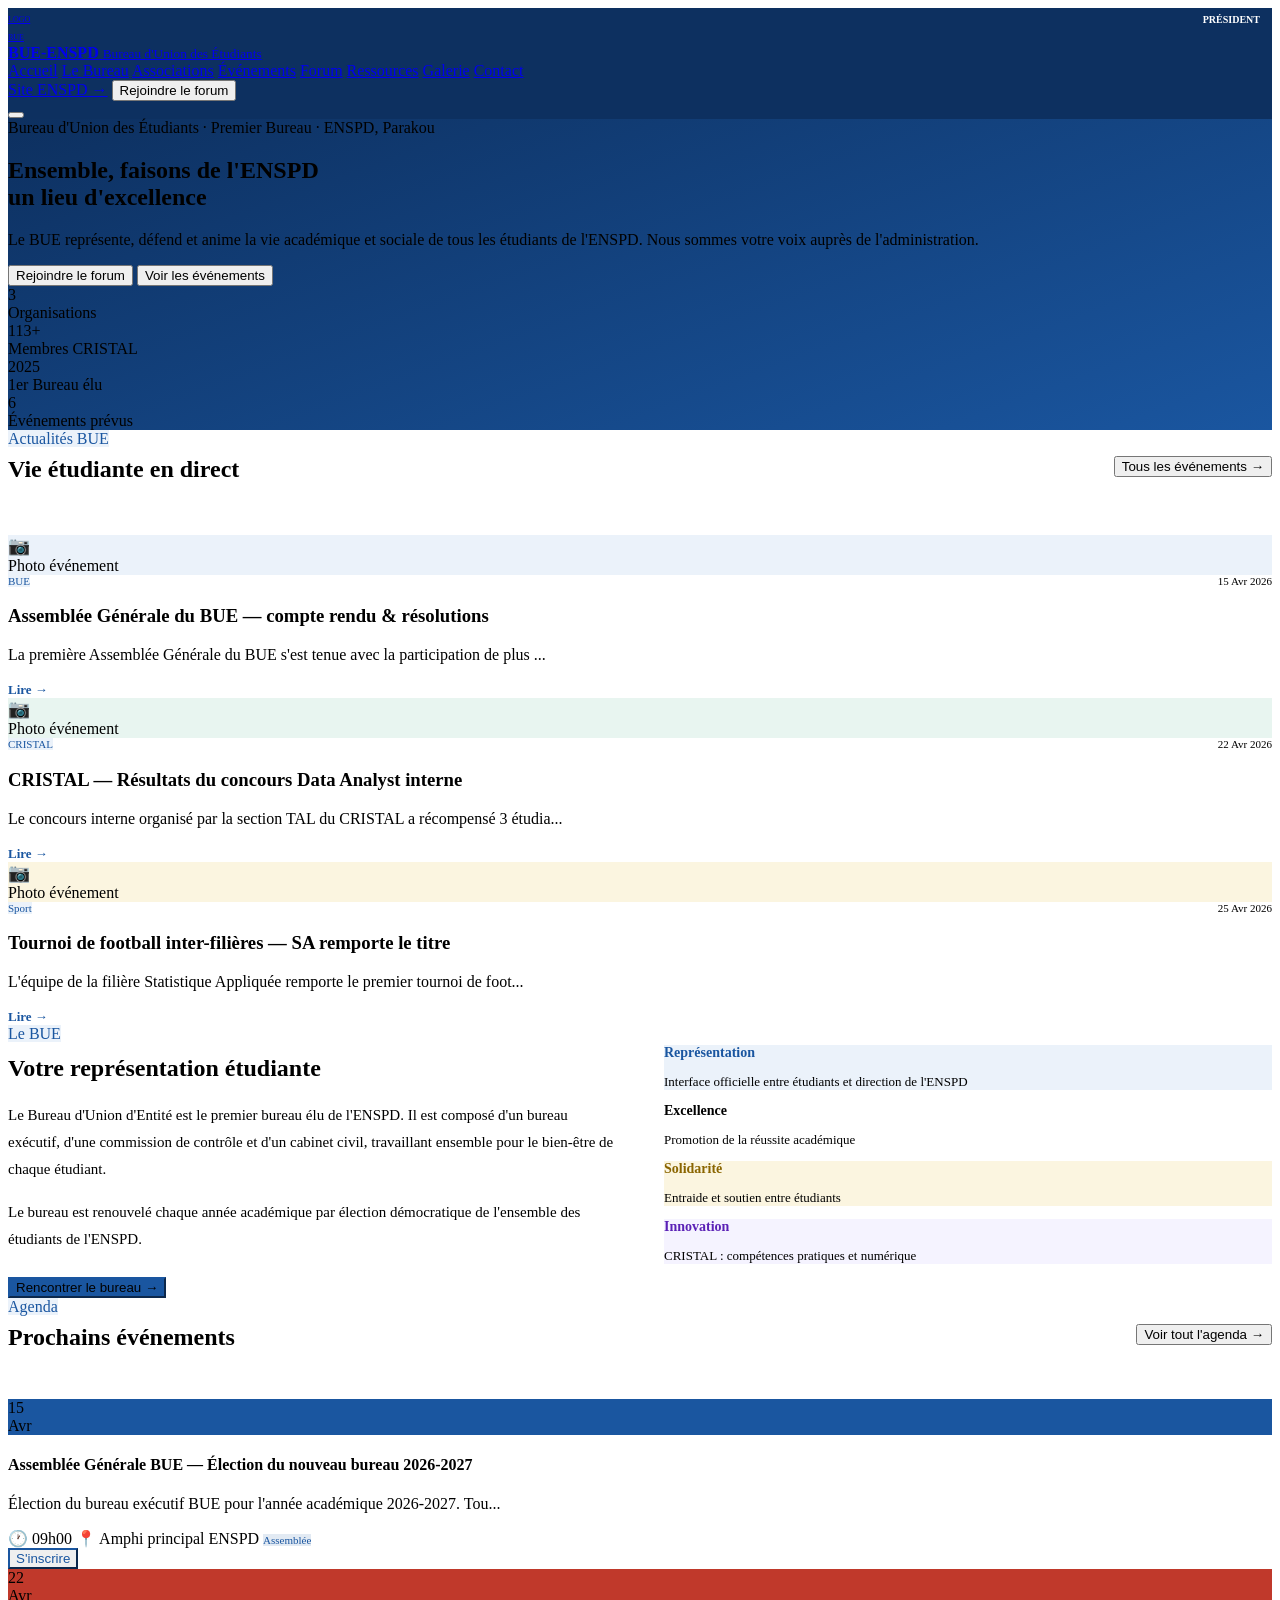
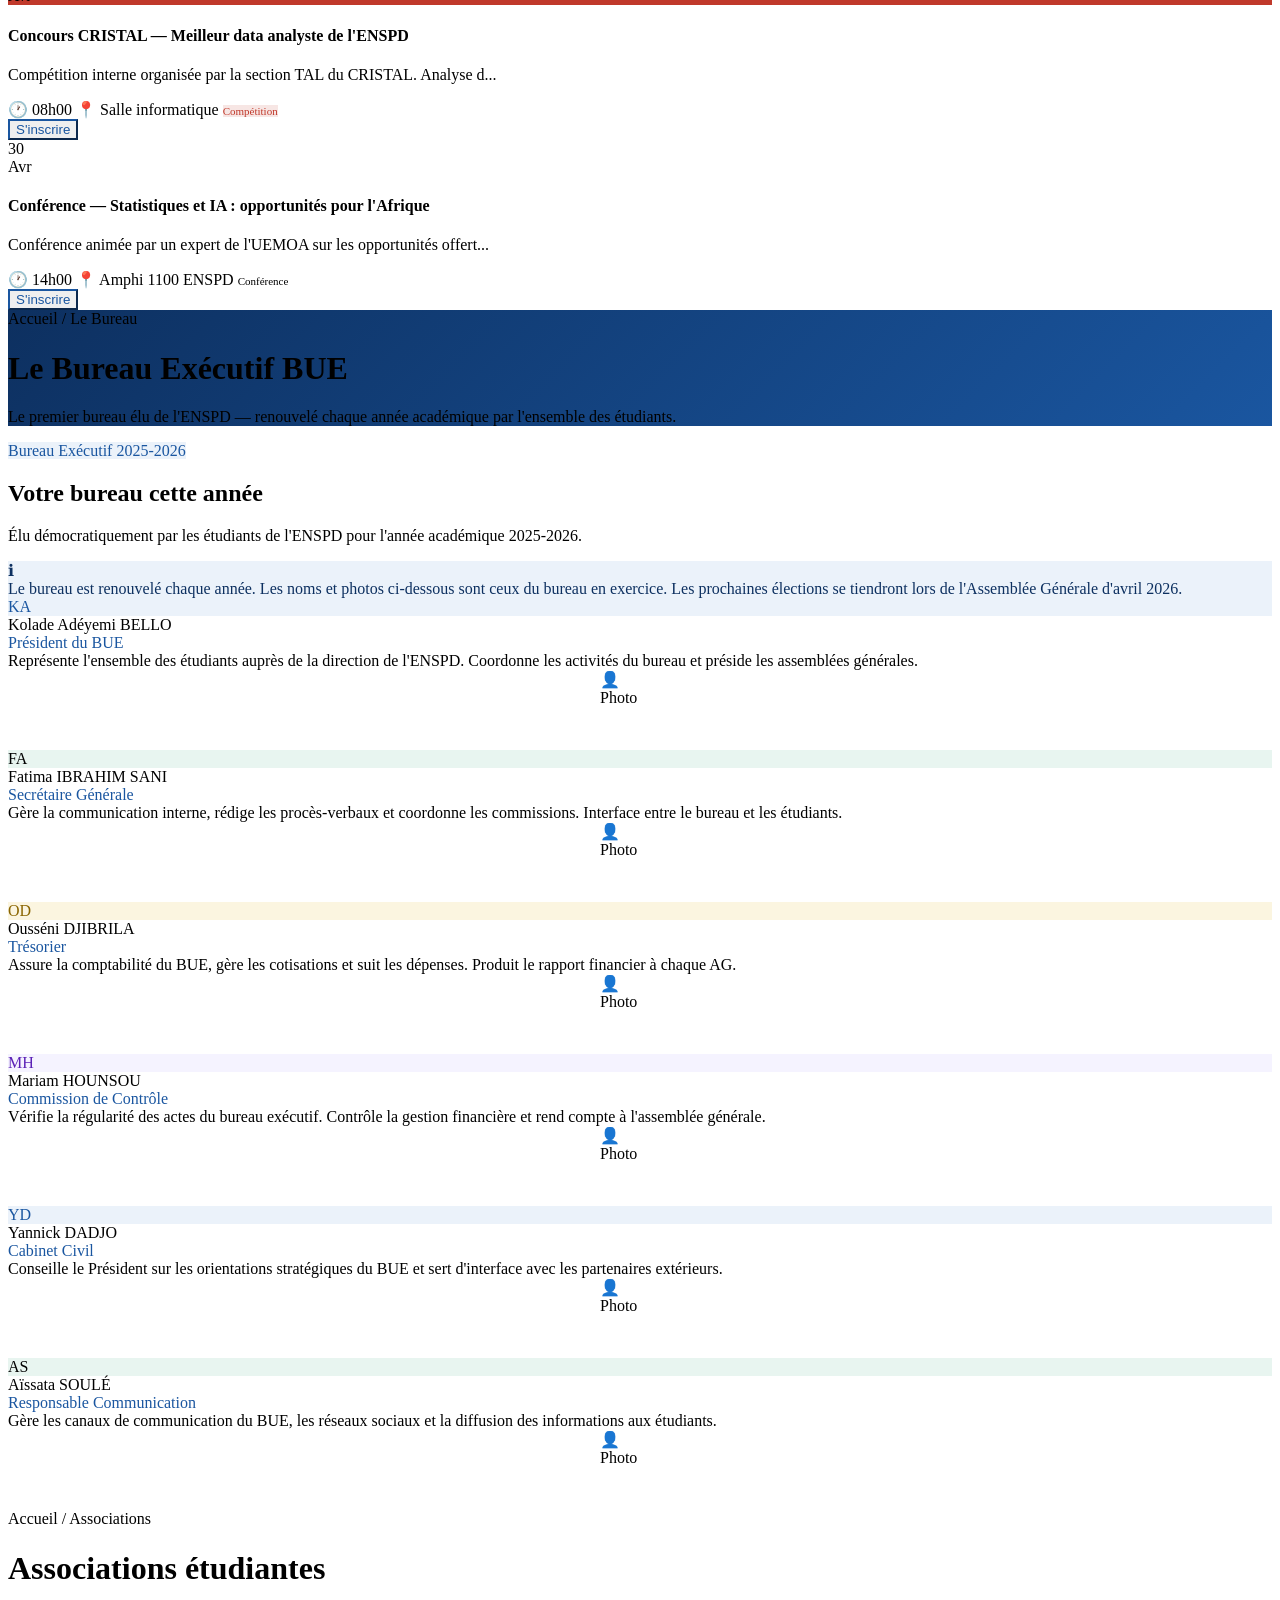
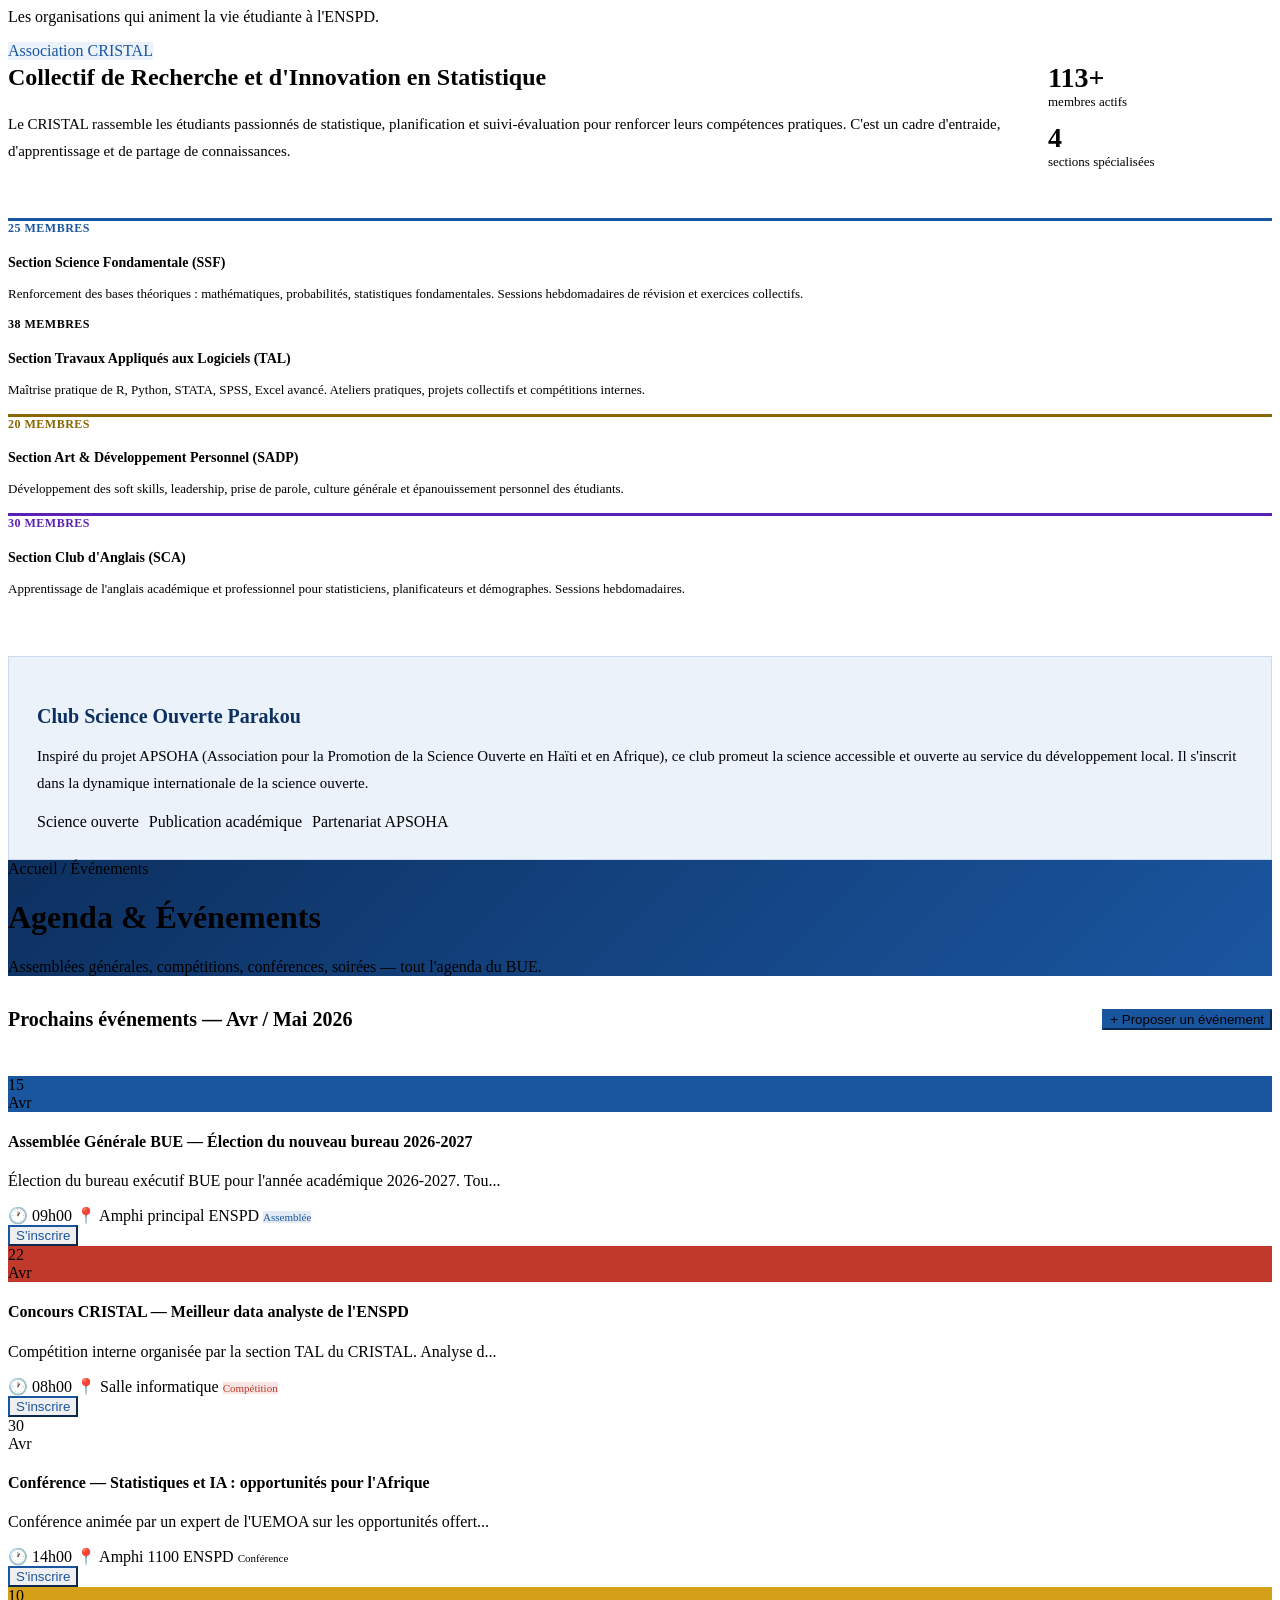
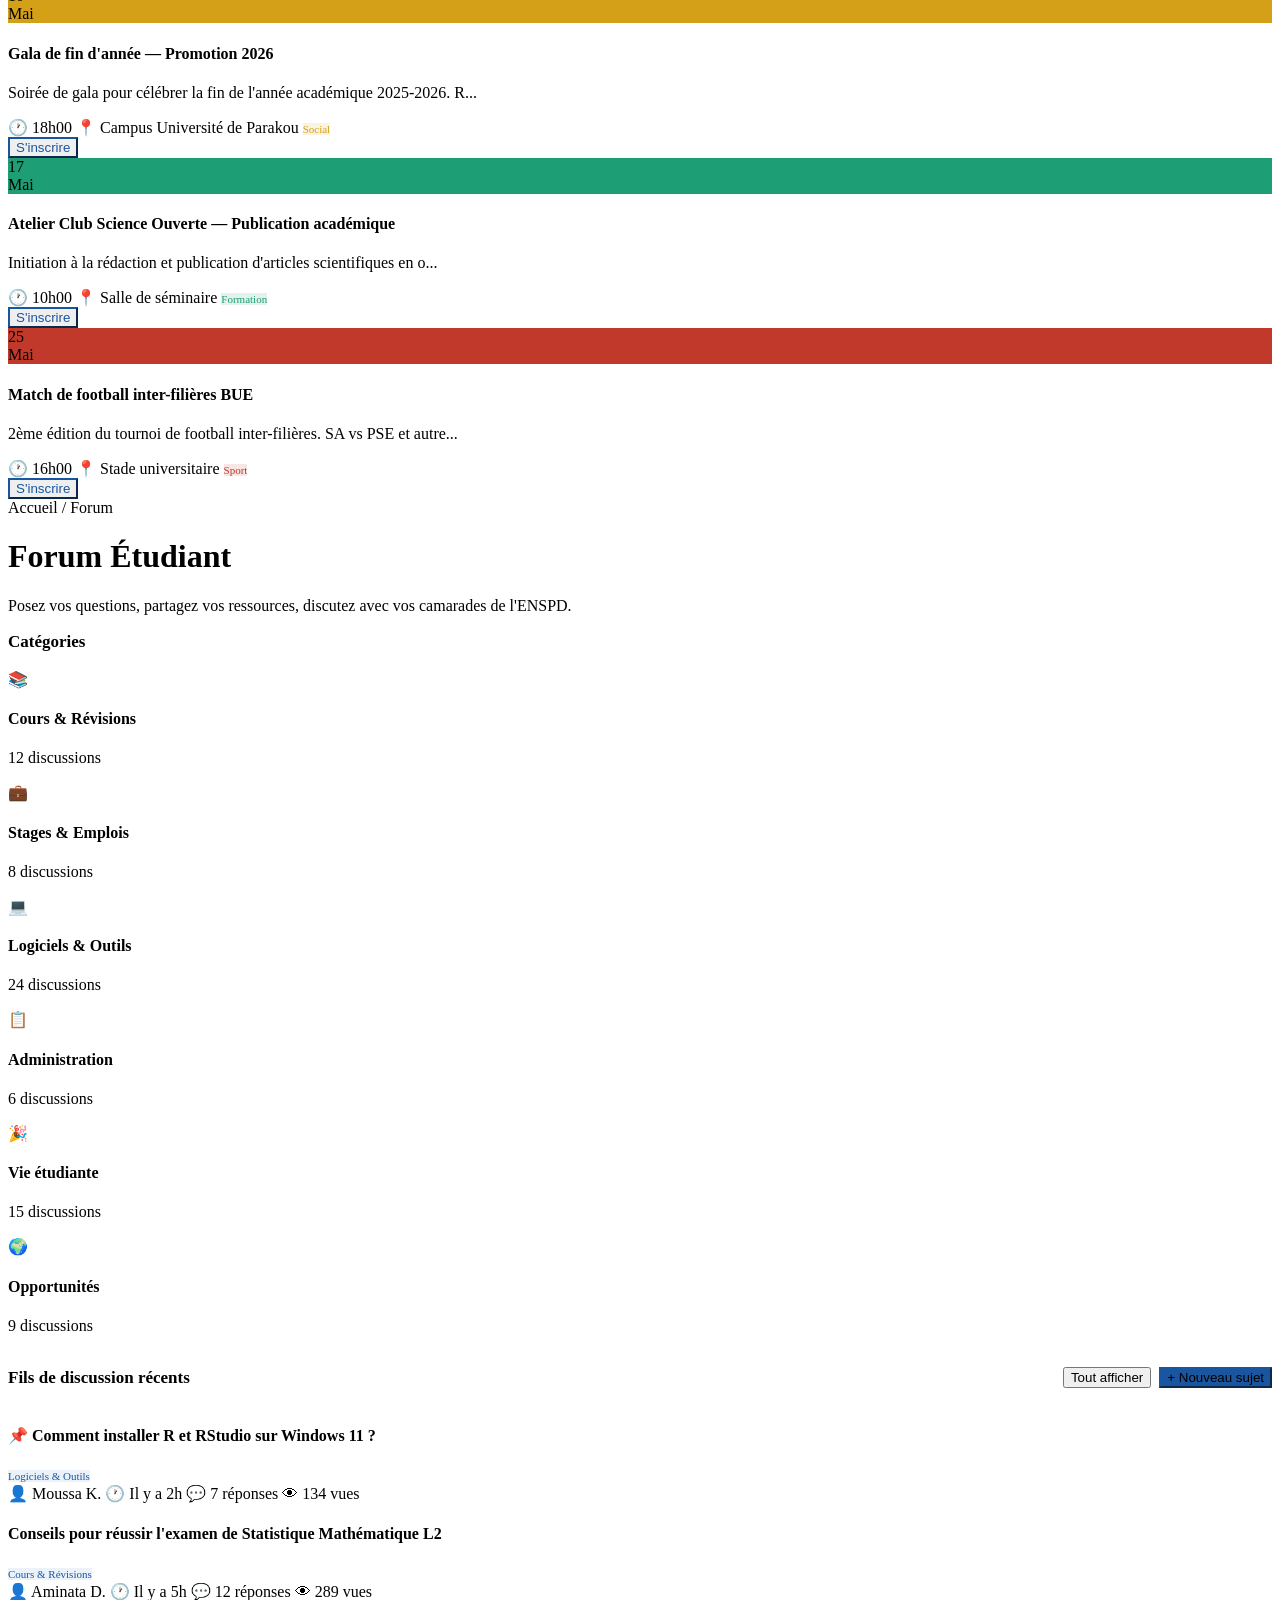
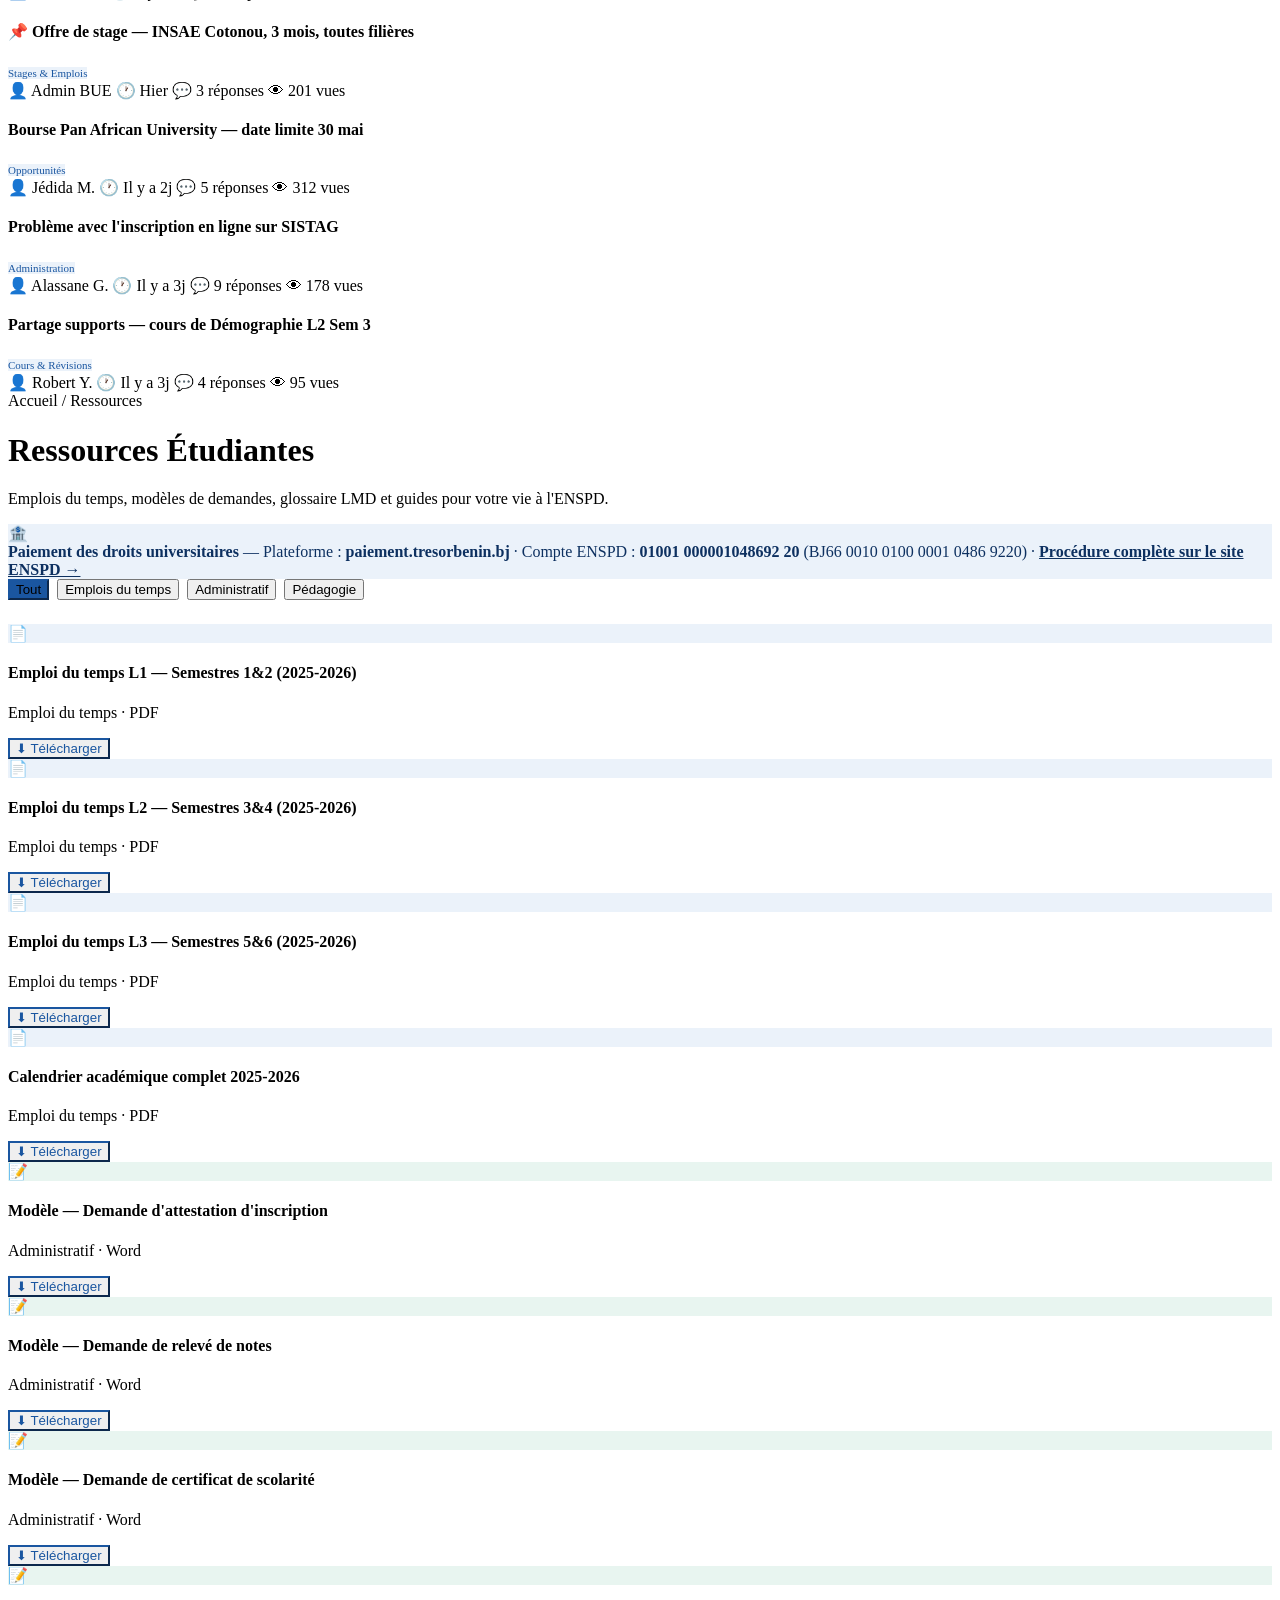
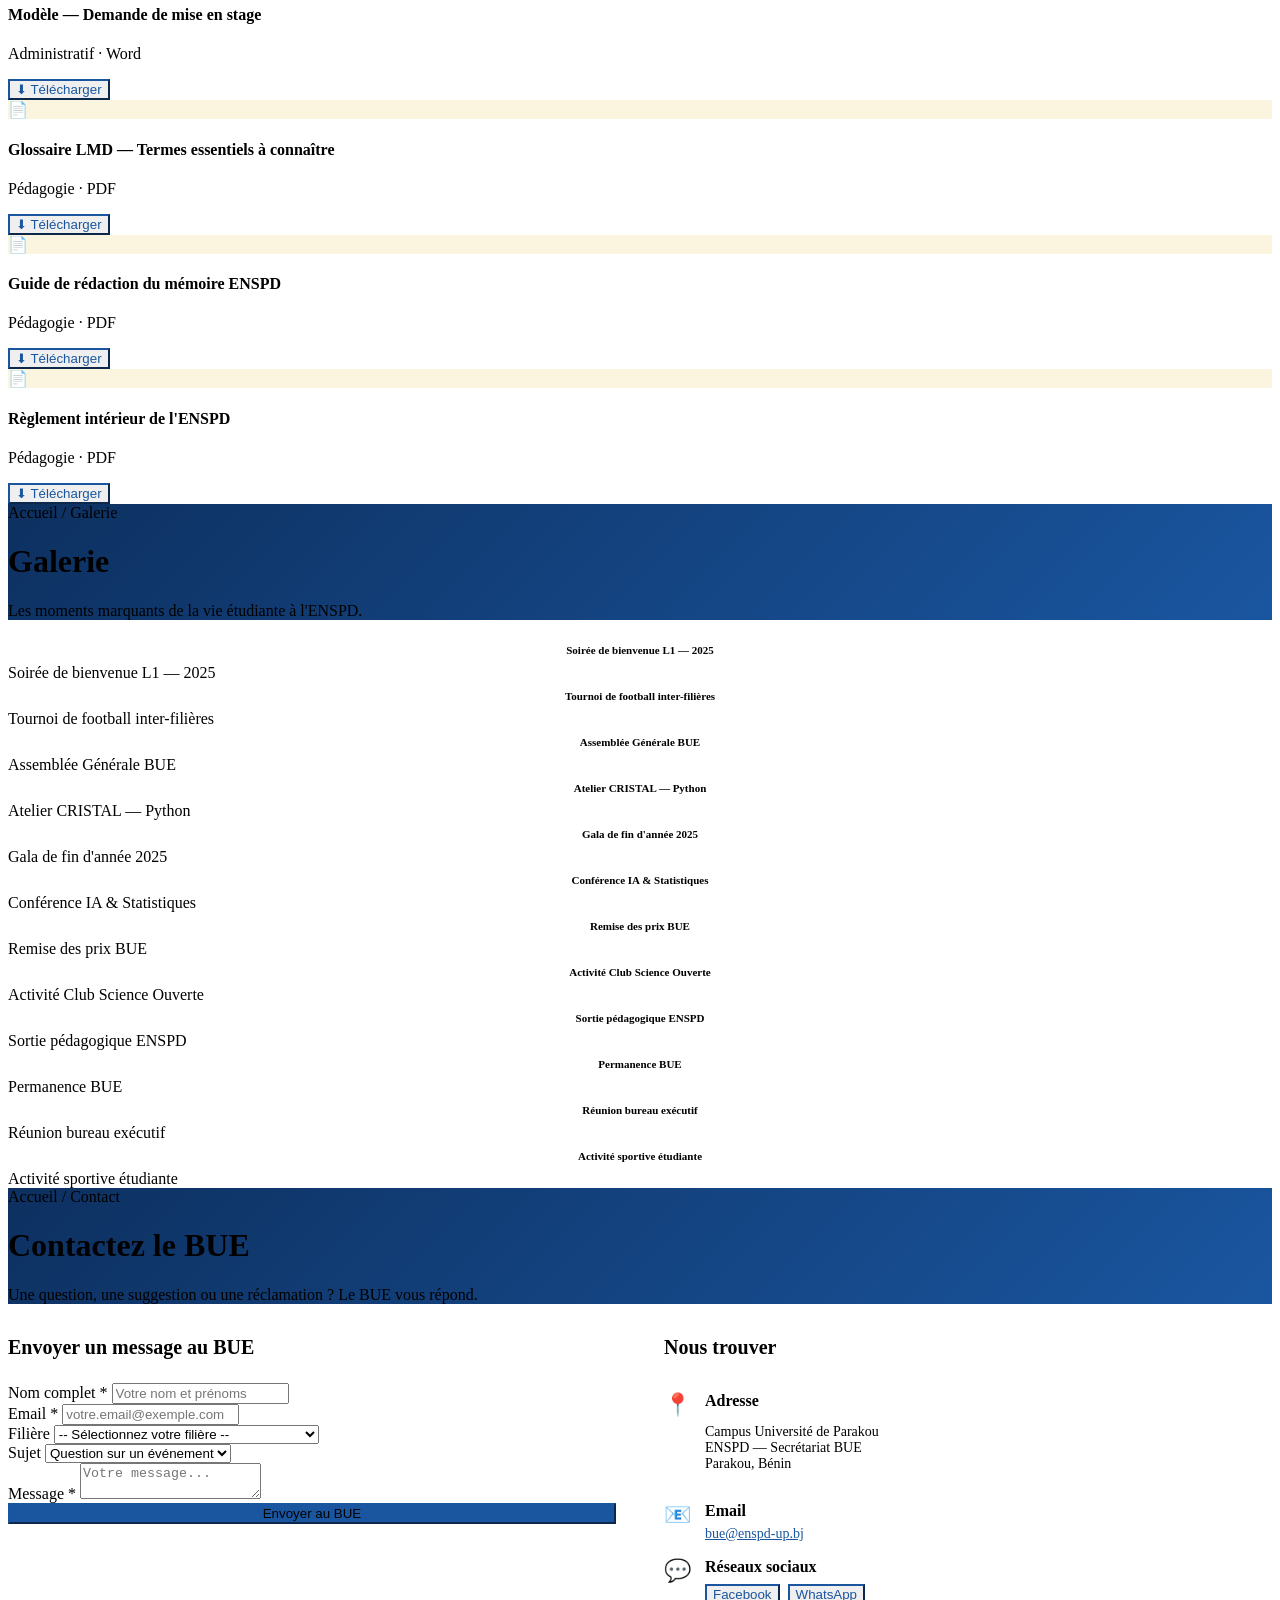
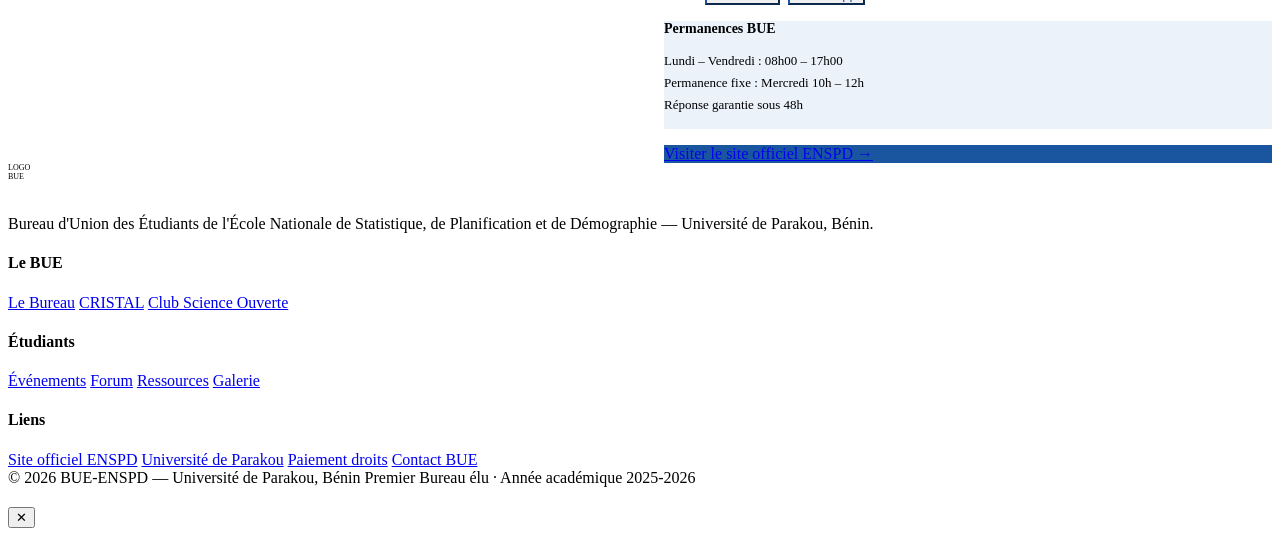
==== bue.html @ e43f570f "Add files via upload Premier déploiement" ====
<!DOCTYPE html>
<html lang="fr">
<head>
  <meta charset="UTF-8">
  <meta name="viewport" content="width=device-width,initial-scale=1.0">
  <title>BUE-ENSPD — Bureau d'Union des Étudiants | Université de Parakou</title>
  <meta name="description" content="Site officiel du Bureau d'Union des Étudiants de l'ENSPD — représentation, événements, forum et ressources étudiantes.">
  <link rel="stylesheet" href="../shared.css">
  <style>
    .nav { background: #0d3060; border-bottom-color: #D4A017; }
    .hero { background: linear-gradient(160deg, #0d3060 0%, #1A56A0 100%); }
    .sec-tag { background: #EBF2FA; color: #1A56A0; }
    .btn-primary { background: #1A56A0; border-color: #1A56A0; }
    .btn-primary:hover { background: #0d3060; border-color: #0d3060; }
    .btn-outline { color: #1A56A0; border-color: #1A56A0; }
    .btn-outline:hover { background: #1A56A0; color: #fff; }
    .nav-links a.active { border-bottom-color: #D4A017; }
    .stats-band { background: #0d3060; }
    .bg-vert { background: #0d3060; }
    .col-vert { color: #1A56A0; }
    .alert-vert { background: #EBF2FA; border-left-color: #1A56A0; color: #0d3060; }
    ::-webkit-scrollbar-thumb { background: #1A56A0; }
  </style>
</head>
<body>

<!-- ===== NAVBAR ===== -->
<nav class="nav" id="nav">
  <a class="nav-brand" href="#" onclick="router('accueil')">
    <div class="nav-logo-ph">
      <span style="font-size:8px;line-height:1.2;text-align:center">LOGO<br>BUE</span>
    </div>
    <div class="nav-brand-txt">
      <strong>BUE-ENSPD</strong>
      <small>Bureau d'Union des Étudiants</small>
    </div>
  </a>
  <div class="nav-links" id="nav-links">
    <a href="#" data-page="accueil">Accueil</a>
    <a href="#" data-page="bureau">Le Bureau</a>
    <a href="#" data-page="associations">Associations</a>
    <a href="#" data-page="evenements">Événements</a>
    <a href="#" data-page="forum">Forum</a>
    <a href="#" data-page="ressources">Ressources</a>
    <a href="#" data-page="galerie">Galerie</a>
    <a href="#" data-page="contact">Contact</a>
  </div>
  <div class="nav-actions">
    <a href="../enspd/index.html" class="btn btn-secondary btn-sm" target="_blank">Site ENSPD →</a>
    <button class="btn btn-or btn-sm" onclick="router('forum')">Rejoindre le forum</button>
  </div>
  <button class="nav-burger" id="burger" onclick="toggleMenu()">
    <span></span><span></span><span></span>
  </button>
</nav>

<!-- ================================================================
     ACCUEIL
     ================================================================ -->
<div class="page active" id="p-accueil">

  <section class="hero">
    <div class="hero-inner">
      <div class="hero-eyebrow fu">Bureau d'Union des Étudiants · Premier Bureau · ENSPD, Parakou</div>
      <h1 class="fu fu-1">Ensemble, faisons de l'ENSPD<br>un lieu d'excellence</h1>
      <p class="hero-sub fu fu-2">Le BUE représente, défend et anime la vie académique et sociale de tous les étudiants de l'ENSPD. Nous sommes votre voix auprès de l'administration.</p>
      <div class="hero-btns fu fu-3">
        <button class="btn btn-or btn-lg" onclick="router('forum')">Rejoindre le forum</button>
        <button class="btn btn-secondary btn-lg" onclick="router('evenements')">Voir les événements</button>
      </div>
      <div class="hero-stats fu">
        <div class="hstat"><div class="hstat-val">3</div><div class="hstat-lbl">Organisations</div></div>
        <div class="hstat"><div class="hstat-val">113+</div><div class="hstat-lbl">Membres CRISTAL</div></div>
        <div class="hstat"><div class="hstat-val">2025</div><div class="hstat-lbl">1er Bureau élu</div></div>
        <div class="hstat"><div class="hstat-val">6</div><div class="hstat-lbl">Événements prévus</div></div>
      </div>
    </div>
  </section>

  <!-- ACTUS BUE -->
  <section class="section bg-fond">
    <div class="wrap">
      <div style="display:flex;justify-content:space-between;align-items:center;flex-wrap:wrap;gap:16px;margin-bottom:32px">
        <div><span class="sec-tag">Actualités BUE</span><h2 class="sec-h2" style="margin-top:8px">Vie étudiante en direct</h2></div>
        <button class="btn btn-ghost" onclick="router('evenements')">Tous les événements →</button>
      </div>
      <div class="grid-3" id="actus-bue-home"></div>
    </div>
  </section>

  <!-- PRÉSENTATION BUE -->
  <section class="section bg-blanc">
    <div class="wrap">
      <div style="display:grid;grid-template-columns:1fr 1fr;gap:48px;align-items:center">
        <div>
          <span class="sec-tag">Le BUE</span>
          <h2 class="sec-h2" style="margin-top:12px">Votre représentation étudiante</h2>
          <p style="color:var(--texte2);line-height:1.8;margin:16px 0;font-size:15px">Le Bureau d'Union d'Entité est le premier bureau élu de l'ENSPD. Il est composé d'un bureau exécutif, d'une commission de contrôle et d'un cabinet civil, travaillant ensemble pour le bien-être de chaque étudiant.</p>
          <p style="color:var(--texte2);line-height:1.8;margin-bottom:24px;font-size:15px">Le bureau est renouvelé chaque année académique par élection démocratique de l'ensemble des étudiants de l'ENSPD.</p>
          <button class="btn btn-primary" onclick="router('bureau')">Rencontrer le bureau →</button>
        </div>
        <div class="grid-2" style="gap:14px">
          <div class="card card-pad" style="background:#EBF2FA">
            <strong style="font-size:14px;color:#1A56A0;display:block;margin-bottom:4px">Représentation</strong>
            <p style="font-size:13px;color:var(--texte2)">Interface officielle entre étudiants et direction de l'ENSPD</p>
          </div>
          <div class="card card-pad" style="background:var(--vert-pale)">
            <strong style="font-size:14px;color:var(--vert);display:block;margin-bottom:4px">Excellence</strong>
            <p style="font-size:13px;color:var(--texte2)">Promotion de la réussite académique</p>
          </div>
          <div class="card card-pad" style="background:#FBF5E0">
            <strong style="font-size:14px;color:#8a6500;display:block;margin-bottom:4px">Solidarité</strong>
            <p style="font-size:13px;color:var(--texte2)">Entraide et soutien entre étudiants</p>
          </div>
          <div class="card card-pad" style="background:#F5F3FF">
            <strong style="font-size:14px;color:#5b21b6;display:block;margin-bottom:4px">Innovation</strong>
            <p style="font-size:13px;color:var(--texte2)">CRISTAL : compétences pratiques et numérique</p>
          </div>
        </div>
      </div>
    </div>
  </section>

  <!-- PROCHAINS ÉVÉNEMENTS -->
  <section class="section bg-fond">
    <div class="wrap">
      <div style="display:flex;justify-content:space-between;align-items:center;flex-wrap:wrap;gap:16px;margin-bottom:28px">
        <div><span class="sec-tag">Agenda</span><h2 class="sec-h2" style="margin-top:8px">Prochains événements</h2></div>
        <button class="btn btn-ghost" onclick="router('evenements')">Voir tout l'agenda →</button>
      </div>
      <div id="events-home"></div>
    </div>
  </section>

</div>

<!-- ================================================================
     BUREAU
     ================================================================ -->
<div class="page" id="p-bureau">
  <div class="page-hero" style="background:linear-gradient(135deg,#0d3060,#1A56A0)">
    <div class="wrap">
      <div class="breadcrumb">Accueil / Le Bureau</div>
      <h1>Le Bureau Exécutif BUE</h1>
      <p>Le premier bureau élu de l'ENSPD — renouvelé chaque année académique par l'ensemble des étudiants.</p>
    </div>
  </div>
  <section class="section bg-blanc">
    <div class="wrap">
      <div class="sec-hd center mb-32">
        <span class="sec-tag">Bureau Exécutif 2025-2026</span>
        <h2 class="sec-h2">Votre bureau cette année</h2>
        <p class="sec-sub">Élu démocratiquement par les étudiants de l'ENSPD pour l'année académique 2025-2026.</p>
      </div>
      <div class="alert alert-vert mb-32">
        <span>ℹ</span>
        <div>Le bureau est renouvelé chaque année. Les noms et photos ci-dessous sont ceux du bureau en exercice. Les prochaines élections se tiendront lors de l'Assemblée Générale d'avril 2026.</div>
      </div>
      <div class="grid-auto-sm" id="bureau-list"></div>
    </div>
  </section>
</div>

<!-- ================================================================
     ASSOCIATIONS
     ================================================================ -->
<div class="page" id="p-associations">
  <div class="page-hero" style="background:linear-gradient(135deg,#0a3d2d,var(--vert))">
    <div class="wrap">
      <div class="breadcrumb">Accueil / Associations</div>
      <h1>Associations étudiantes</h1>
      <p>Les organisations qui animent la vie étudiante à l'ENSPD.</p>
    </div>
  </div>
  <section class="section bg-blanc">
    <div class="wrap">
      <!-- CRISTAL -->
      <div style="margin-bottom:56px">
        <div style="display:flex;gap:20px;align-items:flex-start;margin-bottom:28px;flex-wrap:wrap">
          <div style="flex:1;min-width:260px">
            <span class="sec-tag mb-12" style="display:inline-block">Association CRISTAL</span>
            <h2 class="sec-h2" style="margin-top:4px">Collectif de Recherche et d'Innovation en Statistique</h2>
            <p style="color:var(--texte2);line-height:1.8;margin-top:12px;font-size:15px">Le CRISTAL rassemble les étudiants passionnés de statistique, planification et suivi-évaluation pour renforcer leurs compétences pratiques. C'est un cadre d'entraide, d'apprentissage et de partage de connaissances.</p>
          </div>
          <div style="background:var(--vert-pale);border-radius:var(--r-lg);padding:20px 24px;min-width:200px">
            <div style="font-size:28px;font-weight:700;color:var(--vert)">113+</div>
            <div style="font-size:13px;color:var(--texte3)">membres actifs</div>
            <div style="font-size:28px;font-weight:700;color:var(--vert);margin-top:12px">4</div>
            <div style="font-size:13px;color:var(--texte3)">sections spécialisées</div>
          </div>
        </div>
        <div class="grid-4" id="cristal-sections"></div>
      </div>
      <div class="divider"></div>
      <!-- Club Science Ouverte -->
      <div style="margin-top:40px;padding:28px;border-radius:var(--r-xl);background:#EBF2FA;border:1px solid rgba(26,86,160,0.15)">
        <h3 style="font-size:20px;font-weight:700;margin-bottom:12px;color:#0d3060">Club Science Ouverte Parakou</h3>
        <p style="font-size:15px;color:var(--texte2);line-height:1.8;margin-bottom:16px">Inspiré du projet APSOHA (Association pour la Promotion de la Science Ouverte en Haïti et en Afrique), ce club promeut la science accessible et ouverte au service du développement local. Il s'inscrit dans la dynamique internationale de la science ouverte.</p>
        <div style="display:flex;gap:10px;flex-wrap:wrap">
          <span class="tag tag-bleu">Science ouverte</span>
          <span class="tag tag-bleu">Publication académique</span>
          <span class="tag tag-bleu">Partenariat APSOHA</span>
        </div>
      </div>
    </div>
  </section>
</div>

<!-- ================================================================
     ÉVÉNEMENTS
     ================================================================ -->
<div class="page" id="p-evenements">
  <div class="page-hero" style="background:linear-gradient(135deg,#0d3060,#1A56A0)">
    <div class="wrap">
      <div class="breadcrumb">Accueil / Événements</div>
      <h1>Agenda & Événements</h1>
      <p>Assemblées générales, compétitions, conférences, soirées — tout l'agenda du BUE.</p>
    </div>
  </div>
  <section class="section bg-fond">
    <div class="wrap">
      <div style="display:flex;justify-content:space-between;align-items:center;flex-wrap:wrap;gap:16px;margin-bottom:28px">
        <h2 style="font-size:20px;font-weight:700">Prochains événements — Avr / Mai 2026</h2>
        <button class="btn btn-primary btn-sm" onclick="proposerEvent()">+ Proposer un événement</button>
      </div>
      <div id="events-list"></div>
    </div>
  </section>
</div>

<!-- ================================================================
     FORUM
     ================================================================ -->
<div class="page" id="p-forum">
  <div class="page-hero" style="background:linear-gradient(135deg,#0d3060,var(--vert))">
    <div class="wrap">
      <div class="breadcrumb">Accueil / Forum</div>
      <h1>Forum Étudiant</h1>
      <p>Posez vos questions, partagez vos ressources, discutez avec vos camarades de l'ENSPD.</p>
    </div>
  </div>
  <section class="section bg-fond">
    <div class="wrap">
      <h3 style="font-size:17px;font-weight:700;margin-bottom:18px">Catégories</h3>
      <div class="grid-auto-sm mb-32" id="forum-cats"></div>
      <div style="display:flex;justify-content:space-between;align-items:center;flex-wrap:wrap;gap:12px;margin-bottom:18px">
        <h3 style="font-size:17px;font-weight:700">Fils de discussion récents</h3>
        <div style="display:flex;gap:8px">
          <button class="btn btn-ghost btn-sm" onclick="renderFils()">Tout afficher</button>
          <button class="btn btn-primary btn-sm" onclick="nouveauSujet()">+ Nouveau sujet</button>
        </div>
      </div>
      <div id="forum-fils"></div>
    </div>
  </section>
</div>

<!-- ================================================================
     RESSOURCES
     ================================================================ -->
<div class="page" id="p-ressources">
  <div class="page-hero" style="background:linear-gradient(135deg,#0a3d2d,var(--vert))">
    <div class="wrap">
      <div class="breadcrumb">Accueil / Ressources</div>
      <h1>Ressources Étudiantes</h1>
      <p>Emplois du temps, modèles de demandes, glossaire LMD et guides pour votre vie à l'ENSPD.</p>
    </div>
  </div>
  <section class="section bg-fond">
    <div class="wrap">
      <div class="alert alert-vert mb-28">
        <span>🏦</span>
        <div><strong>Paiement des droits universitaires</strong> — Plateforme : <strong>paiement.tresorbenin.bj</strong> · Compte ENSPD : <strong>01001 000001048692 20</strong> (BJ66 0010 0100 0001 0486 9220) · <a href="../enspd/index.html" target="_blank" style="color:var(--vert);font-weight:600">Procédure complète sur le site ENSPD →</a></div>
      </div>
      <!-- Filtres -->
      <div style="display:flex;gap:8px;flex-wrap:wrap;margin-bottom:24px" id="res-filtres">
        <button class="btn btn-primary btn-sm rf" onclick="filterRes('',this)">Tout</button>
        <button class="btn btn-ghost btn-sm rf" onclick="filterRes('Emploi du temps',this)">Emplois du temps</button>
        <button class="btn btn-ghost btn-sm rf" onclick="filterRes('Administratif',this)">Administratif</button>
        <button class="btn btn-ghost btn-sm rf" onclick="filterRes('Pédagogie',this)">Pédagogie</button>
      </div>
      <div id="res-list"></div>
    </div>
  </section>
</div>

<!-- ================================================================
     GALERIE
     ================================================================ -->
<div class="page" id="p-galerie">
  <div class="page-hero" style="background:linear-gradient(135deg,#0d3060,#1A56A0)">
    <div class="wrap">
      <div class="breadcrumb">Accueil / Galerie</div>
      <h1>Galerie</h1>
      <p>Les moments marquants de la vie étudiante à l'ENSPD.</p>
    </div>
  </div>
  <section class="section bg-blanc">
    <div class="wrap">
      <div class="galerie-grid" id="galerie-bue"></div>
    </div>
  </section>
</div>

<!-- ================================================================
     CONTACT
     ================================================================ -->
<div class="page" id="p-contact">
  <div class="page-hero" style="background:linear-gradient(135deg,#0d3060,#1A56A0)">
    <div class="wrap">
      <div class="breadcrumb">Accueil / Contact</div>
      <h1>Contactez le BUE</h1>
      <p>Une question, une suggestion ou une réclamation ? Le BUE vous répond.</p>
    </div>
  </div>
  <section class="section bg-blanc">
    <div class="wrap">
      <div style="display:grid;grid-template-columns:1fr 1fr;gap:48px">
        <div>
          <h2 style="font-size:20px;font-weight:700;margin-bottom:24px">Envoyer un message au BUE</h2>
          <form id="contact-form" onsubmit="envoyerContact(event)">
            <div class="form-group">
              <label class="form-label">Nom complet *</label>
              <input id="c-nom" type="text" class="form-input" placeholder="Votre nom et prénoms" required>
            </div>
            <div class="form-group">
              <label class="form-label">Email *</label>
              <input id="c-email" type="email" class="form-input" placeholder="votre.email@exemple.com" required>
            </div>
            <div class="form-group">
              <label class="form-label">Filière</label>
              <select class="form-select">
                <option value="">-- Sélectionnez votre filière --</option>
                <option>Statistique Appliquée (Licence)</option>
                <option>Planification & Suivi-Évaluation (Licence)</option>
                <option>Master SAAV</option>
                <option>Master SESA</option>
                <option>Master SSD</option>
                <option>Master SE-MP</option>
                <option>Master PDL</option>
              </select>
            </div>
            <div class="form-group">
              <label class="form-label">Sujet</label>
              <select class="form-select">
                <option>Question sur un événement</option>
                <option>Rejoindre une association</option>
                <option>Problème académique</option>
                <option>Suggestion pour le BUE</option>
                <option>Autre</option>
              </select>
            </div>
            <div class="form-group">
              <label class="form-label">Message *</label>
              <textarea id="c-msg" class="form-textarea" placeholder="Votre message..." required></textarea>
            </div>
            <button type="submit" class="btn btn-primary btn-lg" style="width:100%">Envoyer au BUE</button>
          </form>
        </div>
        <div style="display:flex;flex-direction:column;gap:16px">
          <h2 style="font-size:20px;font-weight:700">Nous trouver</h2>
          <div class="card card-pad" style="display:flex;gap:14px">
            <div style="font-size:22px">📍</div>
            <div><strong style="display:block;margin-bottom:4px">Adresse</strong><p style="font-size:14px;color:var(--texte2)">Campus Université de Parakou<br>ENSPD — Secrétariat BUE<br>Parakou, Bénin</p></div>
          </div>
          <div class="card card-pad" style="display:flex;gap:14px">
            <div style="font-size:22px">📧</div>
            <div><strong style="display:block;margin-bottom:4px">Email</strong><a href="mailto:bue@enspd-up.bj" style="color:#1A56A0;font-size:14px">bue@enspd-up.bj</a></div>
          </div>
          <div class="card card-pad" style="display:flex;gap:14px">
            <div style="font-size:22px">💬</div>
            <div>
              <strong style="display:block;margin-bottom:8px">Réseaux sociaux</strong>
              <div style="display:flex;gap:8px;flex-wrap:wrap">
                <button class="btn btn-outline btn-sm" onclick="toast('Redirection Facebook BUE-ENSPD','inf')">Facebook</button>
                <button class="btn btn-outline btn-sm" onclick="toast('Lien WhatsApp BUE copié','ok')">WhatsApp</button>
              </div>
            </div>
          </div>
          <div class="card card-pad" style="background:#EBF2FA">
            <strong style="font-size:14px;display:block;margin-bottom:8px">Permanences BUE</strong>
            <p style="font-size:13px;color:var(--texte2);line-height:1.7">Lundi – Vendredi : 08h00 – 17h00<br>Permanence fixe : Mercredi 10h – 12h<br>Réponse garantie sous 48h</p>
          </div>
          <a href="../enspd/index.html" class="btn btn-primary btn-lg tc" target="_blank">Visiter le site officiel ENSPD →</a>
        </div>
      </div>
    </div>
  </section>
</div>

<!-- ===== FOOTER ===== -->
<footer class="footer">
  <div class="footer-grid">
    <div class="footer-brand">
      <div style="display:flex;align-items:center;gap:10px">
        <div class="nav-logo-ph" style="width:36px;height:36px;font-size:8px">LOGO<br>BUE</div>
        <div style="color:#fff;font-weight:700;font-size:15px">BUE-ENSPD</div>
      </div>
      <p>Bureau d'Union des Étudiants de l'École Nationale de Statistique, de Planification et de Démographie — Université de Parakou, Bénin.</p>
    </div>
    <div class="footer-col">
      <h4>Le BUE</h4>
      <a href="#" data-page="bureau">Le Bureau</a>
      <a href="#" data-page="associations">CRISTAL</a>
      <a href="#" data-page="associations">Club Science Ouverte</a>
    </div>
    <div class="footer-col">
      <h4>Étudiants</h4>
      <a href="#" data-page="evenements">Événements</a>
      <a href="#" data-page="forum">Forum</a>
      <a href="#" data-page="ressources">Ressources</a>
      <a href="#" data-page="galerie">Galerie</a>
    </div>
    <div class="footer-col">
      <h4>Liens</h4>
      <a href="../enspd/index.html" target="_blank">Site officiel ENSPD</a>
      <a href="http://www.univ-parakou.bj" target="_blank">Université de Parakou</a>
      <a href="https://paiement.tresorbenin.bj" target="_blank">Paiement droits</a>
      <a href="#" data-page="contact">Contact BUE</a>
    </div>
  </div>
  <div class="footer-bot">
    <span>© 2026 BUE-ENSPD — Université de Parakou, Bénin</span>
    <span>Premier Bureau élu · Année académique 2025-2026</span>
  </div>
</footer>

<!-- MODAL -->
<div class="modal-bg" id="modal-bg">
  <div class="modal">
    <div class="modal-head">
      <h2 id="modal-title"></h2>
      <button class="modal-close" onclick="closeModal()">✕</button>
    </div>
    <div class="modal-body" id="modal-body"></div>
  </div>
</div>

<!-- TOASTS -->
<div class="toasts-wrap" id="toasts"></div>

<script src="bue.js"></script>
</body>
</html>
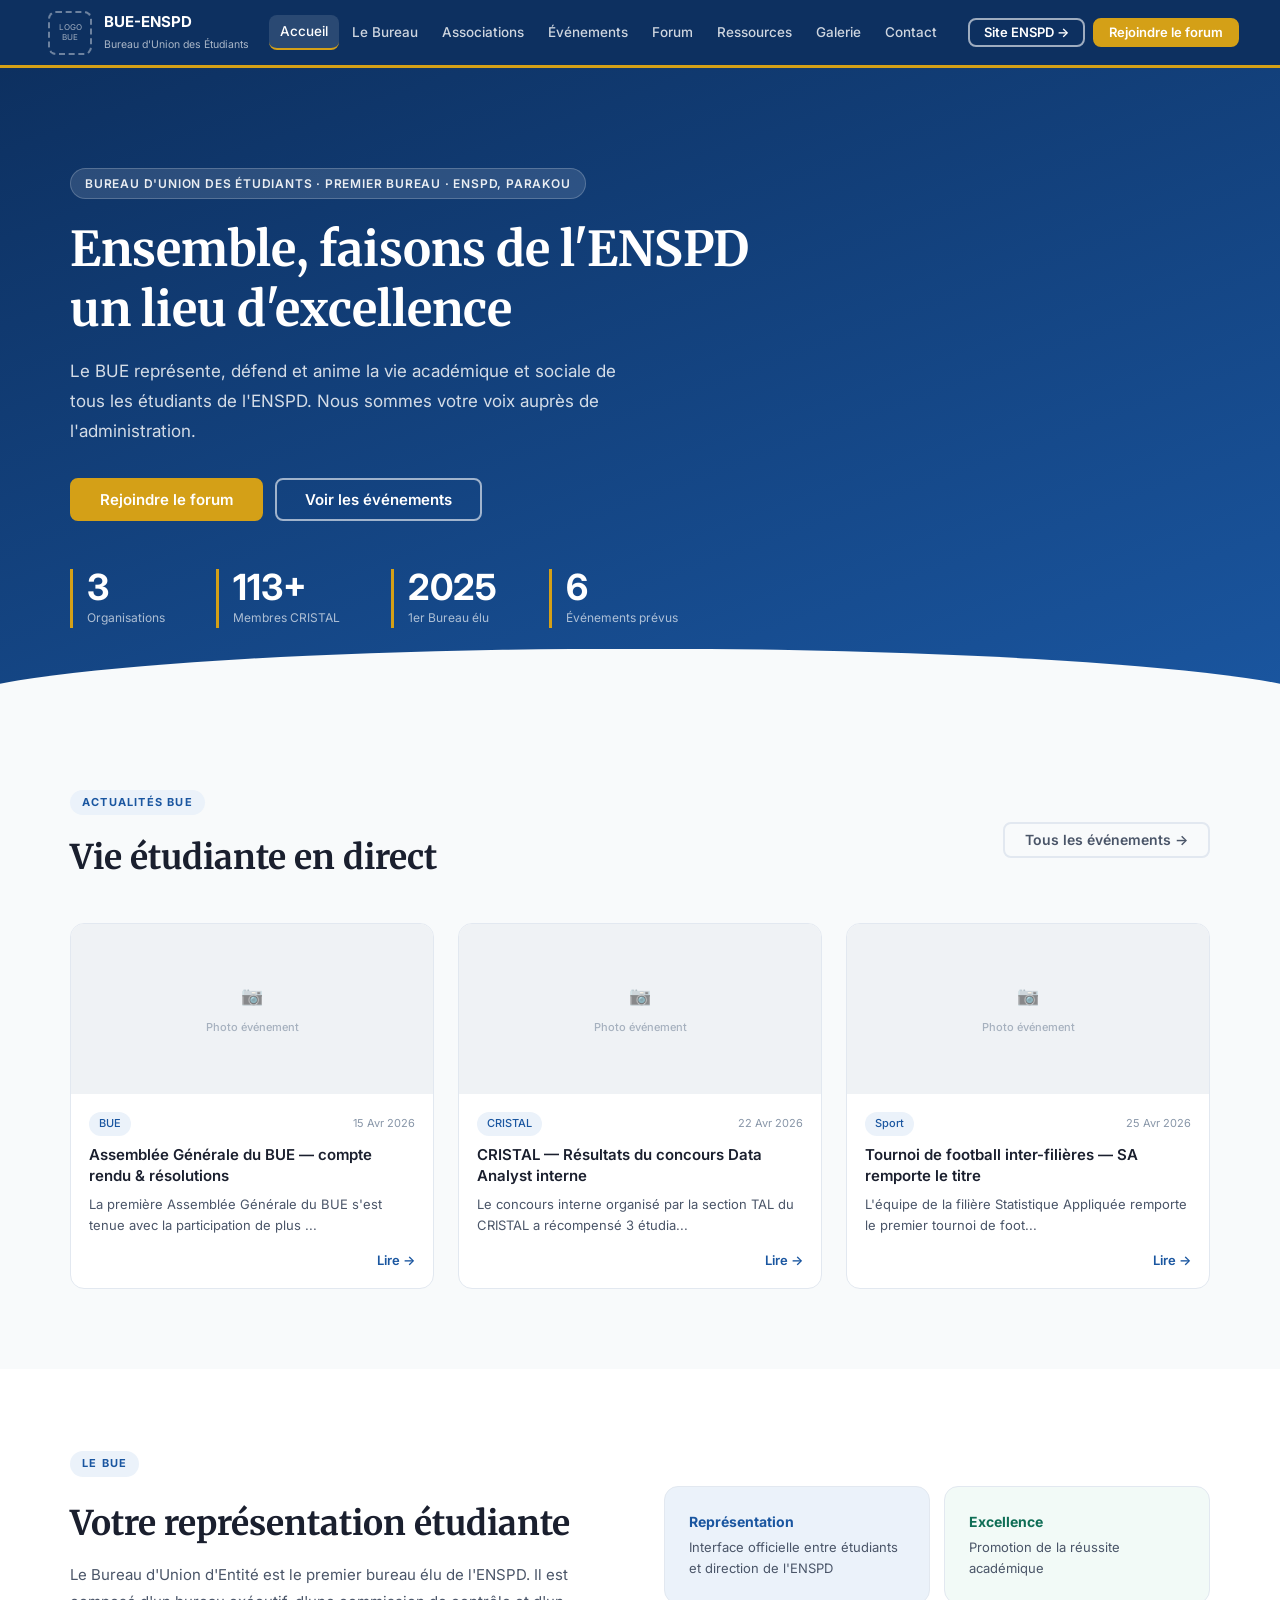
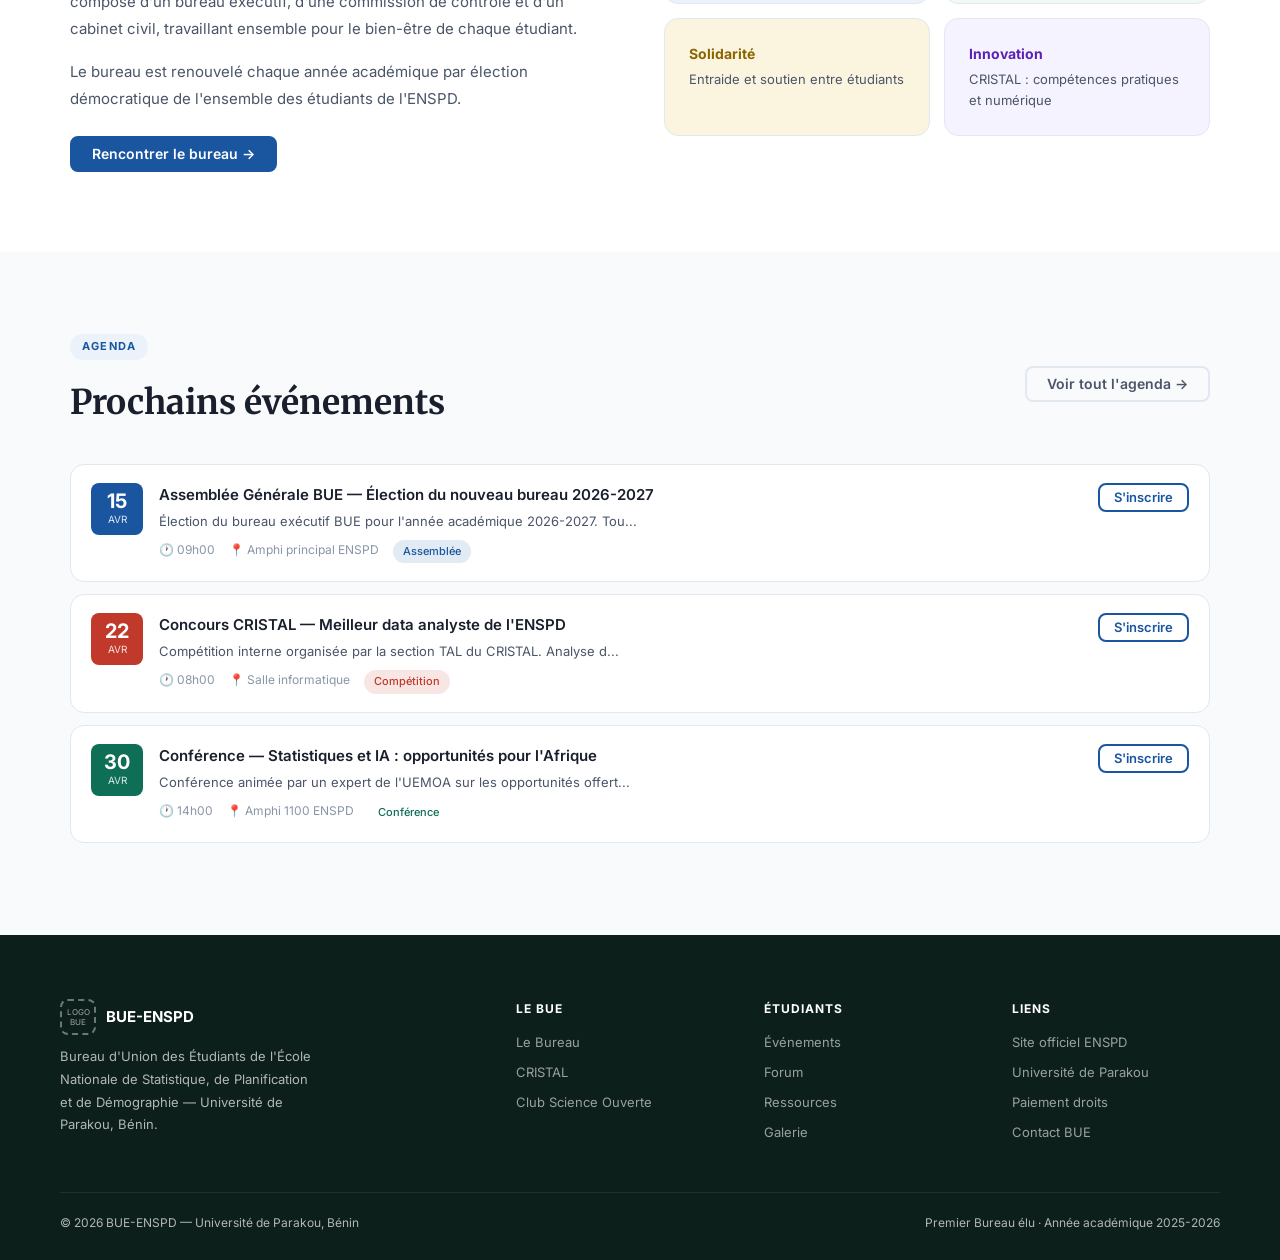
==== commit 6e7d0159: "Add files via upload" ====
--- a/bue.html
+++ b/bue.html
@@ -5,7 +5,9 @@
   <meta name="viewport" content="width=device-width,initial-scale=1.0">
   <title>BUE-ENSPD — Bureau d'Union des Étudiants | Université de Parakou</title>
   <meta name="description" content="Site officiel du Bureau d'Union des Étudiants de l'ENSPD — représentation, événements, forum et ressources étudiantes.">
-  <link rel="stylesheet" href="../shared.css">
+  <link rel="stylesheet" href="style.css">
+  
+
   <style>
     .nav { background: #0d3060; border-bottom-color: #D4A017; }
     .hero { background: linear-gradient(160deg, #0d3060 0%, #1A56A0 100%); }
@@ -432,12 +434,12 @@
       <h2 id="modal-title"></h2>
       <button class="modal-close" onclick="closeModal()">✕</button>
     </div>
-    <div class="modal-body" id="modal-body"></div>
-  </div>
-</div>
-
-<!-- TOASTS -->
-<div class="toasts-wrap" id="toasts"></div>
+    <div class="modal-body" id="modal-body"></div
+  </div>
+</div>
+
+<!-- TOAST CONTAINER -->
+<div id="toasts" style="position:fixed;bottom:24px;right:24px;z-index:999;display:flex;flex-direction:column;gap:8px;"></div>
 
 <script src="bue.js"></script>
 </body>
--- a/style.css
+++ b/style.css
@@ -0,0 +1,406 @@
+/* ================================================
+   ENSPD / BUE — Design System Partagé
+   Style : Institutionnel béninois, moderne
+   ================================================ */
+
+@import url('https://fonts.googleapis.com/css2?family=Inter:wght@300;400;500;600;700&family=Merriweather:ital,wght@0,700;1,600&display=swap');
+
+:root {
+  /* Couleurs principales */
+  --vert:         #0F6E56;
+  --vert-dark:    #085041;
+  --vert-mid:     #1D9E75;
+  --vert-light:   #E8F5F0;
+  --vert-pale:    #F2FAF7;
+  --or:           #D4A017;
+  --or-light:     #FBF5E0;
+  --bleu:         #1A56A0;
+  --bleu-light:   #EBF2FA;
+  --texte:        #1A1F2E;
+  --texte2:       #4A5568;
+  --texte3:       #8896A8;
+  --fond:         #F8FAFB;
+  --fond2:        #EFF2F5;
+  --blanc:        #FFFFFF;
+  --border:       #E2E8F0;
+  --border2:      rgba(15,110,86,0.15);
+
+  /* Ombres */
+  --sh-sm: 0 1px 4px rgba(0,0,0,0.06);
+  --sh:    0 4px 16px rgba(0,0,0,0.08);
+  --sh-lg: 0 12px 40px rgba(0,0,0,0.10);
+
+  /* Rayons */
+  --r:    8px;
+  --r-lg: 14px;
+  --r-xl: 20px;
+
+  /* Typographie */
+  --font:  'Inter', sans-serif;
+  --serif: 'Merriweather', serif;
+
+  /* Layout */
+  --nav-h: 68px;
+  --max-w: 1140px;
+  --ease:  0.2s ease;
+}
+
+*, *::before, *::after { box-sizing: border-box; margin: 0; padding: 0; }
+html { scroll-behavior: smooth; font-size: 16px; }
+body { font-family: var(--font); background: var(--fond); color: var(--texte); line-height: 1.6; -webkit-font-smoothing: antialiased; }
+
+/* ===== SCROLLBAR ===== */
+::-webkit-scrollbar { width: 5px; }
+::-webkit-scrollbar-thumb { background: var(--vert-mid); border-radius: 3px; }
+
+/* ===== PHOTO PLACEHOLDER ===== */
+.photo-ph {
+  background: var(--fond2);
+  border: 2px dashed var(--border);
+  border-radius: var(--r);
+  display: flex; flex-direction: column;
+  align-items: center; justify-content: center;
+  color: var(--texte3); font-size: 13px; font-weight: 500;
+  gap: 8px; text-align: center; padding: 16px;
+}
+.photo-ph .ph-icon { font-size: 28px; opacity: 0.5; }
+.photo-ph .ph-txt { font-size: 11px; opacity: 0.7; }
+
+/* ===== NAVBAR ===== */
+.nav {
+  position: fixed; top: 0; left: 0; right: 0; z-index: 200;
+  height: var(--nav-h);
+  background: var(--vert-dark);
+  display: flex; align-items: center;
+  padding: 0 clamp(16px,4vw,48px);
+  gap: 20px;
+  border-bottom: 3px solid var(--or);
+}
+.nav-brand { display: flex; align-items: center; gap: 12px; text-decoration: none; flex-shrink: 0; }
+.nav-logo-ph {
+  width: 44px; height: 44px; border-radius: var(--r);
+  border: 2px dashed rgba(255,255,255,0.4);
+  display: flex; flex-direction: column; align-items: center; justify-content: center;
+  font-size: 9px; color: rgba(255,255,255,0.6); text-align: center; line-height: 1.3;
+  flex-shrink: 0;
+}
+.nav-brand-txt { line-height: 1.25; }
+.nav-brand-txt strong { display: block; color: #fff; font-size: 15px; font-weight: 700; }
+.nav-brand-txt small { color: rgba(255,255,255,0.65); font-size: 10.5px; }
+
+.nav-links { display: flex; align-items: center; gap: 2px; flex: 1; }
+.nav-links a {
+  color: rgba(255,255,255,0.8); font-size: 13.5px; font-weight: 500;
+  padding: 6px 11px; border-radius: var(--r); text-decoration: none;
+  transition: var(--ease); white-space: nowrap;
+}
+.nav-links a:hover, .nav-links a.active {
+  color: #fff; background: rgba(255,255,255,0.12);
+}
+.nav-links a.active { border-bottom: 2px solid var(--or); }
+
+.nav-actions { display: flex; gap: 8px; flex-shrink: 0; }
+.nav-burger { display: none; background: none; border: none; cursor: pointer; padding: 4px; }
+.nav-burger span { display: block; width: 20px; height: 2px; background: #fff; margin: 4px 0; border-radius: 1px; transition: var(--ease); }
+
+/* ===== BOUTONS ===== */
+.btn {
+  display: inline-flex; align-items: center; gap: 6px;
+  padding: 9px 20px; border-radius: var(--r); font-size: 14px; font-weight: 600;
+  cursor: pointer; border: 2px solid transparent; text-decoration: none;
+  font-family: var(--font); transition: var(--ease); white-space: nowrap;
+  line-height: 1;
+}
+.btn-primary   { background: var(--vert); color: #fff; border-color: var(--vert); }
+.btn-primary:hover { background: var(--vert-dark); border-color: var(--vert-dark); }
+.btn-secondary { background: transparent; color: #fff; border-color: rgba(255,255,255,0.6); }
+.btn-secondary:hover { background: rgba(255,255,255,0.15); }
+.btn-outline   { background: transparent; color: var(--vert); border-color: var(--vert); }
+.btn-outline:hover { background: var(--vert); color: #fff; }
+.btn-or        { background: var(--or); color: #fff; border-color: var(--or); }
+.btn-or:hover  { background: #b8900f; }
+.btn-ghost     { background: transparent; color: var(--texte2); border-color: var(--border); }
+.btn-ghost:hover { background: var(--fond2); }
+.btn-sm { padding: 6px 14px; font-size: 13px; }
+.btn-lg { padding: 12px 28px; font-size: 15px; }
+
+/* ===== PAGES SPA ===== */
+.page { display: none; padding-top: var(--nav-h); min-height: 100vh; }
+.page.active { display: block; }
+
+/* ===== HÉRO ===== */
+.hero {
+  background: linear-gradient(160deg, var(--vert-dark) 0%, var(--vert) 100%);
+  padding: clamp(60px,10vw,100px) clamp(16px,5vw,60px) clamp(50px,8vw,80px);
+  position: relative; overflow: hidden;
+}
+.hero::after {
+  content: ''; position: absolute; bottom: -1px; left: 0; right: 0;
+  height: 60px; background: var(--fond);
+  clip-path: ellipse(55% 100% at 50% 100%);
+}
+.hero-inner { max-width: var(--max-w); margin: 0 auto; position: relative; z-index: 1; }
+.hero-eyebrow {
+  display: inline-flex; align-items: center; gap: 8px;
+  background: rgba(255,255,255,0.12); border: 1px solid rgba(255,255,255,0.2);
+  color: rgba(255,255,255,0.9); font-size: 12px; font-weight: 600;
+  padding: 5px 14px; border-radius: 100px; margin-bottom: 20px;
+  text-transform: uppercase; letter-spacing: 0.8px;
+}
+.hero h1 {
+  font-family: var(--serif); font-size: clamp(26px,4vw,48px);
+  color: #fff; line-height: 1.25; margin-bottom: 18px; max-width: 680px;
+}
+.hero-sub {
+  font-size: clamp(14px,1.8vw,17px); color: rgba(255,255,255,0.82);
+  max-width: 560px; line-height: 1.75; margin-bottom: 32px;
+}
+.hero-btns { display: flex; gap: 12px; flex-wrap: wrap; margin-bottom: 48px; }
+
+/* Hero stats */
+.hero-stats { display: flex; gap: clamp(20px,4vw,56px); flex-wrap: wrap; }
+.hstat { border-left: 3px solid var(--or); padding-left: 14px; }
+.hstat-val { font-size: clamp(24px,3vw,36px); font-weight: 700; color: #fff; line-height: 1; }
+.hstat-lbl { font-size: 12px; color: rgba(255,255,255,0.65); margin-top: 3px; }
+
+/* Page hero (sous-pages) */
+.page-hero {
+  padding: clamp(40px,6vw,64px) clamp(16px,5vw,60px) clamp(36px,5vw,56px);
+  position: relative; overflow: hidden;
+}
+.page-hero::after {
+  content: ''; position: absolute; bottom: -1px; left: 0; right: 0;
+  height: 40px; background: var(--fond);
+  clip-path: ellipse(55% 100% at 50% 100%);
+}
+.page-hero .wrap { position: relative; z-index: 1; }
+.page-hero .breadcrumb { font-size: 12px; color: rgba(255,255,255,0.65); margin-bottom: 12px; }
+.page-hero h1 { font-family: var(--serif); font-size: clamp(22px,3.5vw,38px); color: #fff; margin-bottom: 12px; }
+.page-hero p { font-size: 15px; color: rgba(255,255,255,0.82); max-width: 520px; line-height: 1.7; }
+
+/* ===== LAYOUT ===== */
+.wrap { max-width: var(--max-w); margin: 0 auto; }
+.section { padding: clamp(40px,7vw,80px) clamp(16px,5vw,60px); }
+.section-sm { padding: clamp(28px,4vw,48px) clamp(16px,5vw,60px); }
+.bg-blanc  { background: var(--blanc); }
+.bg-fond   { background: var(--fond); }
+.bg-vert   { background: var(--vert-dark); }
+.bg-pale   { background: var(--vert-pale); }
+
+/* Section header */
+.sec-hd { margin-bottom: 40px; }
+.sec-hd.center { text-align: center; }
+.sec-hd.center .sec-sub { margin: 0 auto; }
+.sec-tag {
+  display: inline-block; background: var(--vert-light); color: var(--vert);
+  font-size: 11px; font-weight: 700; text-transform: uppercase; letter-spacing: 1.2px;
+  padding: 4px 12px; border-radius: 100px; margin-bottom: 12px;
+}
+.sec-tag.or  { background: var(--or-light); color: #8a6500; }
+.sec-tag.bleu { background: var(--bleu-light); color: var(--bleu); }
+.sec-tag.white { background: rgba(255,255,255,0.2); color: #fff; }
+.sec-h2 { font-family: var(--serif); font-size: clamp(22px,3vw,34px); color: var(--texte); line-height: 1.3; margin-bottom: 12px; }
+.sec-h2.white { color: #fff; }
+.sec-sub { font-size: 15px; color: var(--texte2); line-height: 1.7; max-width: 520px; }
+.sec-sub.white { color: rgba(255,255,255,0.78); }
+
+/* ===== CARDS ===== */
+.card { background: var(--blanc); border-radius: var(--r-lg); border: 1px solid var(--border); overflow: hidden; transition: var(--ease); }
+.card:hover { box-shadow: var(--sh-lg); transform: translateY(-3px); }
+.card-pad { padding: 24px; }
+
+/* ===== GRIDS ===== */
+.grid-2 { display: grid; grid-template-columns: repeat(2,1fr); gap: 24px; }
+.grid-3 { display: grid; grid-template-columns: repeat(3,1fr); gap: 24px; }
+.grid-4 { display: grid; grid-template-columns: repeat(4,1fr); gap: 20px; }
+.grid-auto { display: grid; grid-template-columns: repeat(auto-fill, minmax(280px,1fr)); gap: 24px; }
+.grid-auto-sm { display: grid; grid-template-columns: repeat(auto-fill, minmax(220px,1fr)); gap: 20px; }
+
+/* ===== TAGS ===== */
+.tag { display: inline-flex; align-items: center; font-size: 12px; font-weight: 500; padding: 3px 10px; border-radius: 100px; }
+.tag-vert  { background: var(--vert-light); color: var(--vert); }
+.tag-or    { background: var(--or-light); color: #8a6500; }
+.tag-bleu  { background: var(--bleu-light); color: var(--bleu); }
+.tag-gray  { background: var(--fond2); color: var(--texte2); }
+
+/* ===== FORMULAIRES ===== */
+.form-group { display: flex; flex-direction: column; gap: 5px; margin-bottom: 16px; }
+.form-label { font-size: 13px; font-weight: 600; color: var(--texte); }
+.form-input, .form-select, .form-textarea {
+  padding: 10px 13px; border-radius: var(--r); font-size: 14px;
+  border: 1.5px solid var(--border); background: var(--blanc);
+  font-family: var(--font); color: var(--texte); transition: var(--ease); width: 100%;
+}
+.form-input:focus, .form-select:focus, .form-textarea:focus {
+  outline: none; border-color: var(--vert); box-shadow: 0 0 0 3px rgba(15,110,86,0.1);
+}
+.form-textarea { min-height: 120px; resize: vertical; }
+
+/* ===== STATS BANDE ===== */
+.stats-band { background: var(--vert-dark); padding: 40px clamp(16px,5vw,60px); }
+.stats-inner { max-width: var(--max-w); margin: 0 auto; display: grid; grid-template-columns: repeat(4,1fr); gap: 20px; }
+.stat-box { text-align: center; padding: 20px 10px; border-right: 1px solid rgba(255,255,255,0.1); }
+.stat-box:last-child { border-right: none; }
+.stat-val { font-size: clamp(28px,3.5vw,44px); font-weight: 700; color: var(--or); line-height: 1; }
+.stat-lbl { font-size: 12px; color: rgba(255,255,255,0.65); margin-top: 6px; text-transform: uppercase; letter-spacing: 0.5px; }
+
+/* ===== ACTUALITES ===== */
+.actu-card { cursor: pointer; }
+.actu-card .actu-img {
+  height: 170px; display: flex; align-items: center; justify-content: center;
+  position: relative; overflow: hidden;
+}
+.actu-card .actu-body { padding: 18px; }
+.actu-card h3 { font-size: 15px; font-weight: 600; margin: 8px 0; line-height: 1.4; }
+.actu-card p { font-size: 13px; color: var(--texte2); line-height: 1.6; }
+.actu-foot { display: flex; justify-content: space-between; align-items: center; margin-top: 14px; font-size: 12px; color: var(--texte3); }
+
+/* ===== EVENTS ===== */
+.event-item {
+  display: flex; gap: 16px; align-items: flex-start;
+  padding: 18px 20px; background: var(--blanc);
+  border: 1px solid var(--border); border-radius: var(--r-lg);
+  margin-bottom: 12px; cursor: pointer; transition: var(--ease);
+}
+.event-item:hover { border-color: var(--vert); box-shadow: var(--sh); }
+.event-date {
+  min-width: 52px; height: 52px; border-radius: var(--r);
+  background: var(--vert); color: #fff; display: flex;
+  flex-direction: column; align-items: center; justify-content: center; flex-shrink: 0;
+}
+.event-date .day { font-size: 20px; font-weight: 700; line-height: 1; }
+.event-date .mon { font-size: 10px; text-transform: uppercase; opacity: 0.85; }
+.event-info h4 { font-size: 15px; font-weight: 600; margin-bottom: 4px; }
+.event-info p { font-size: 13px; color: var(--texte2); }
+.event-meta { display: flex; gap: 14px; margin-top: 8px; font-size: 12px; color: var(--texte3); flex-wrap: wrap; }
+
+/* ===== MEMBRES ===== */
+.membre-card { text-align: center; padding: 28px 20px; }
+.membre-av {
+  width: 80px; height: 80px; border-radius: 50%; margin: 0 auto 14px;
+  display: flex; align-items: center; justify-content: center;
+  font-weight: 700; font-size: 22px; border: 3px solid var(--blanc);
+  box-shadow: var(--sh);
+}
+.membre-card .m-nom { font-size: 15px; font-weight: 700; margin-bottom: 4px; }
+.membre-card .m-role { font-size: 13px; color: var(--vert); font-weight: 600; margin-bottom: 6px; }
+.membre-card .m-desc { font-size: 12px; color: var(--texte3); line-height: 1.6; }
+
+/* ===== TEMOIGNAGES ===== */
+.temo-card { padding: 28px; }
+.temo-card .temo-quote { font-size: 44px; font-family: var(--serif); color: var(--vert-mid); line-height: 0.5; margin-bottom: 16px; display: block; }
+.temo-card p { font-size: 14px; color: var(--texte2); line-height: 1.8; font-style: italic; margin-bottom: 20px; }
+.temo-author { display: flex; align-items: center; gap: 12px; }
+.temo-av { width: 42px; height: 42px; border-radius: 50%; background: var(--vert-light); color: var(--vert); display: flex; align-items: center; justify-content: center; font-weight: 700; font-size: 14px; flex-shrink: 0; }
+.temo-info .nom { font-size: 14px; font-weight: 600; }
+.temo-info .promo { font-size: 12px; color: var(--vert); }
+
+/* ===== RESSOURCES ===== */
+.res-item {
+  display: flex; gap: 14px; align-items: center;
+  padding: 14px 16px; background: var(--blanc); border: 1px solid var(--border);
+  border-radius: var(--r); margin-bottom: 10px; transition: var(--ease); cursor: pointer;
+}
+.res-item:hover { border-color: var(--vert); }
+.res-ico { width: 40px; height: 40px; border-radius: var(--r); display: flex; align-items: center; justify-content: center; font-size: 18px; flex-shrink: 0; }
+.res-info h4 { font-size: 14px; font-weight: 600; margin-bottom: 3px; }
+.res-info p { font-size: 12px; color: var(--texte3); }
+
+/* ===== FORUM ===== */
+.forum-cat {
+  padding: 16px; border-radius: var(--r-lg); border: 1.5px solid var(--border);
+  background: var(--blanc); cursor: pointer; text-align: center; transition: var(--ease);
+}
+.forum-cat:hover, .forum-cat.active { border-color: var(--vert); background: var(--vert-pale); }
+.forum-cat .fc-ico { font-size: 26px; margin-bottom: 8px; }
+.forum-cat h4 { font-size: 13px; font-weight: 600; margin-bottom: 3px; }
+.forum-cat p { font-size: 11px; color: var(--texte3); }
+.thread {
+  padding: 16px 18px; background: var(--blanc); border: 1px solid var(--border);
+  border-radius: var(--r); margin-bottom: 10px; cursor: pointer; transition: var(--ease);
+}
+.thread:hover { border-color: var(--vert); transform: translateX(3px); }
+.thread-top { display: flex; justify-content: space-between; align-items: flex-start; gap: 12px; margin-bottom: 8px; }
+.thread-top h4 { font-size: 14px; font-weight: 600; flex: 1; }
+.thread-meta { display: flex; gap: 14px; font-size: 12px; color: var(--texte3); flex-wrap: wrap; }
+
+/* ===== GALERIE ===== */
+.galerie-grid { display: grid; grid-template-columns: repeat(auto-fill, minmax(200px, 1fr)); gap: 12px; }
+.gal-item { border-radius: var(--r); overflow: hidden; aspect-ratio: 4/3; cursor: pointer; position: relative; }
+.gal-overlay { position: absolute; inset: 0; background: rgba(15,110,86,0.72); display: flex; align-items: center; justify-content: center; opacity: 0; transition: var(--ease); font-size: 13px; font-weight: 600; color: #fff; text-align: center; padding: 8px; }
+.gal-item:hover .gal-overlay { opacity: 1; }
+
+/* ===== MODAL ===== */
+.modal-bg { position: fixed; inset: 0; z-index: 500; background: rgba(15,30,25,0.65); backdrop-filter: blur(4px); display: flex; align-items: center; justify-content: center; padding: 20px; opacity: 0; pointer-events: none; transition: var(--ease); }
+.modal-bg.open { opacity: 1; pointer-events: all; }
+.modal { background: var(--blanc); border-radius: var(--r-xl); max-width: 600px; width: 100%; max-height: 88vh; overflow-y: auto; transform: translateY(16px) scale(0.98); transition: var(--ease); }
+.modal-bg.open .modal { transform: none; }
+.modal-head { padding: 24px 24px 0; display: flex; justify-content: space-between; align-items: flex-start; }
+.modal-head h2 { font-size: 18px; font-weight: 700; line-height: 1.3; }
+.modal-close { width: 30px; height: 30px; border-radius: var(--r); background: var(--fond2); border: none; cursor: pointer; font-size: 16px; flex-shrink: 0; }
+.modal-body { padding: 18px 24px 24px; }
+
+/* ===== TOAST ===== */
+.toasts-wrap { position: fixed; bottom: 20px; right: 20px; z-index: 600; display: flex; flex-direction: column; gap: 8px; }
+.toast { padding: 12px 16px; border-radius: var(--r); font-size: 13px; font-weight: 500; max-width: 320px; display: flex; align-items: center; gap: 8px; box-shadow: var(--sh-lg); transform: translateX(110%); transition: transform 0.3s cubic-bezier(0.34,1.56,0.64,1); }
+.toast.show { transform: none; }
+.toast-ok  { background: var(--vert); color: #fff; }
+.toast-err { background: #C0392B; color: #fff; }
+.toast-inf { background: var(--bleu); color: #fff; }
+
+/* ===== ALERTE ===== */
+.alert { padding: 12px 16px; border-radius: var(--r); font-size: 13.5px; display: flex; gap: 10px; align-items: flex-start; line-height: 1.6; }
+.alert-vert { background: var(--vert-light); border-left: 4px solid var(--vert); color: var(--vert-dark); }
+.alert-bleu { background: var(--bleu-light); border-left: 4px solid var(--bleu); color: #0d3d78; }
+.alert-or   { background: var(--or-light); border-left: 4px solid var(--or); color: #6b4c00; }
+
+/* ===== FOOTER ===== */
+.footer { background: #0D1F1A; color: rgba(255,255,255,0.68); padding: clamp(40px,6vw,64px) clamp(16px,5vw,60px) 28px; }
+.footer-grid { display: grid; grid-template-columns: 2fr 1fr 1fr 1fr; gap: 40px; margin-bottom: 40px; }
+.footer-brand p { font-size: 13px; line-height: 1.75; max-width: 260px; margin-top: 10px; }
+.footer-col h4 { color: #fff; font-size: 12px; font-weight: 700; text-transform: uppercase; letter-spacing: 1px; margin-bottom: 14px; }
+.footer-col a { display: block; font-size: 13px; color: rgba(255,255,255,0.58); text-decoration: none; margin-bottom: 9px; transition: var(--ease); }
+.footer-col a:hover { color: var(--or); }
+.footer-bot { border-top: 1px solid rgba(255,255,255,0.08); padding-top: 20px; display: flex; justify-content: space-between; font-size: 12px; flex-wrap: wrap; gap: 8px; }
+.footer-bot a { color: var(--or); text-decoration: none; }
+
+/* ===== UTILITAIRES ===== */
+.divider { height: 1px; background: var(--border); margin: 20px 0; }
+.tc { text-align: center; }
+.mt-8  { margin-top: 8px; }
+.mt-16 { margin-top: 16px; }
+.mt-24 { margin-top: 24px; }
+.mt-32 { margin-top: 32px; }
+.mt-48 { margin-top: 48px; }
+.mb-8  { margin-bottom: 8px; }
+.mb-16 { margin-bottom: 16px; }
+.mb-24 { margin-bottom: 24px; }
+.mb-32 { margin-bottom: 32px; }
+.mb-48 { margin-bottom: 48px; }
+.fw-600 { font-weight: 600; }
+.fw-700 { font-weight: 700; }
+.col-vert { color: var(--vert); }
+.col-2 { color: var(--texte2); }
+.fz-13 { font-size: 13px; }
+.fz-14 { font-size: 14px; }
+
+/* ===== RESPONSIVE ===== */
+@media (max-width: 1024px) {
+  .grid-4 { grid-template-columns: repeat(2,1fr); }
+  .stats-inner { grid-template-columns: repeat(2,1fr); }
+  .footer-grid { grid-template-columns: 1fr 1fr; gap: 28px; }
+}
+@media (max-width: 768px) {
+  .nav-links, .nav-actions { display: none; }
+  .nav-links.open { display: flex; flex-direction: column; position: fixed; top: var(--nav-h); left: 0; right: 0; background: var(--vert-dark); padding: 12px; z-index: 199; box-shadow: var(--sh-lg); }
+  .nav-burger { display: block; }
+  .grid-2, .grid-3 { grid-template-columns: 1fr; }
+  .footer-grid { grid-template-columns: 1fr; gap: 24px; }
+  .hero::after, .page-hero::after { display: none; }
+}
+
+@keyframes fadeUp { from { opacity: 0; transform: translateY(18px); } to { opacity: 1; transform: translateY(0); } }
+.fu { animation: fadeUp 0.5s ease both; }
+.fu-1 { animation-delay: .1s; }
+.fu-2 { animation-delay: .2s; }
+.fu-3 { animation-delay: .3s; }
